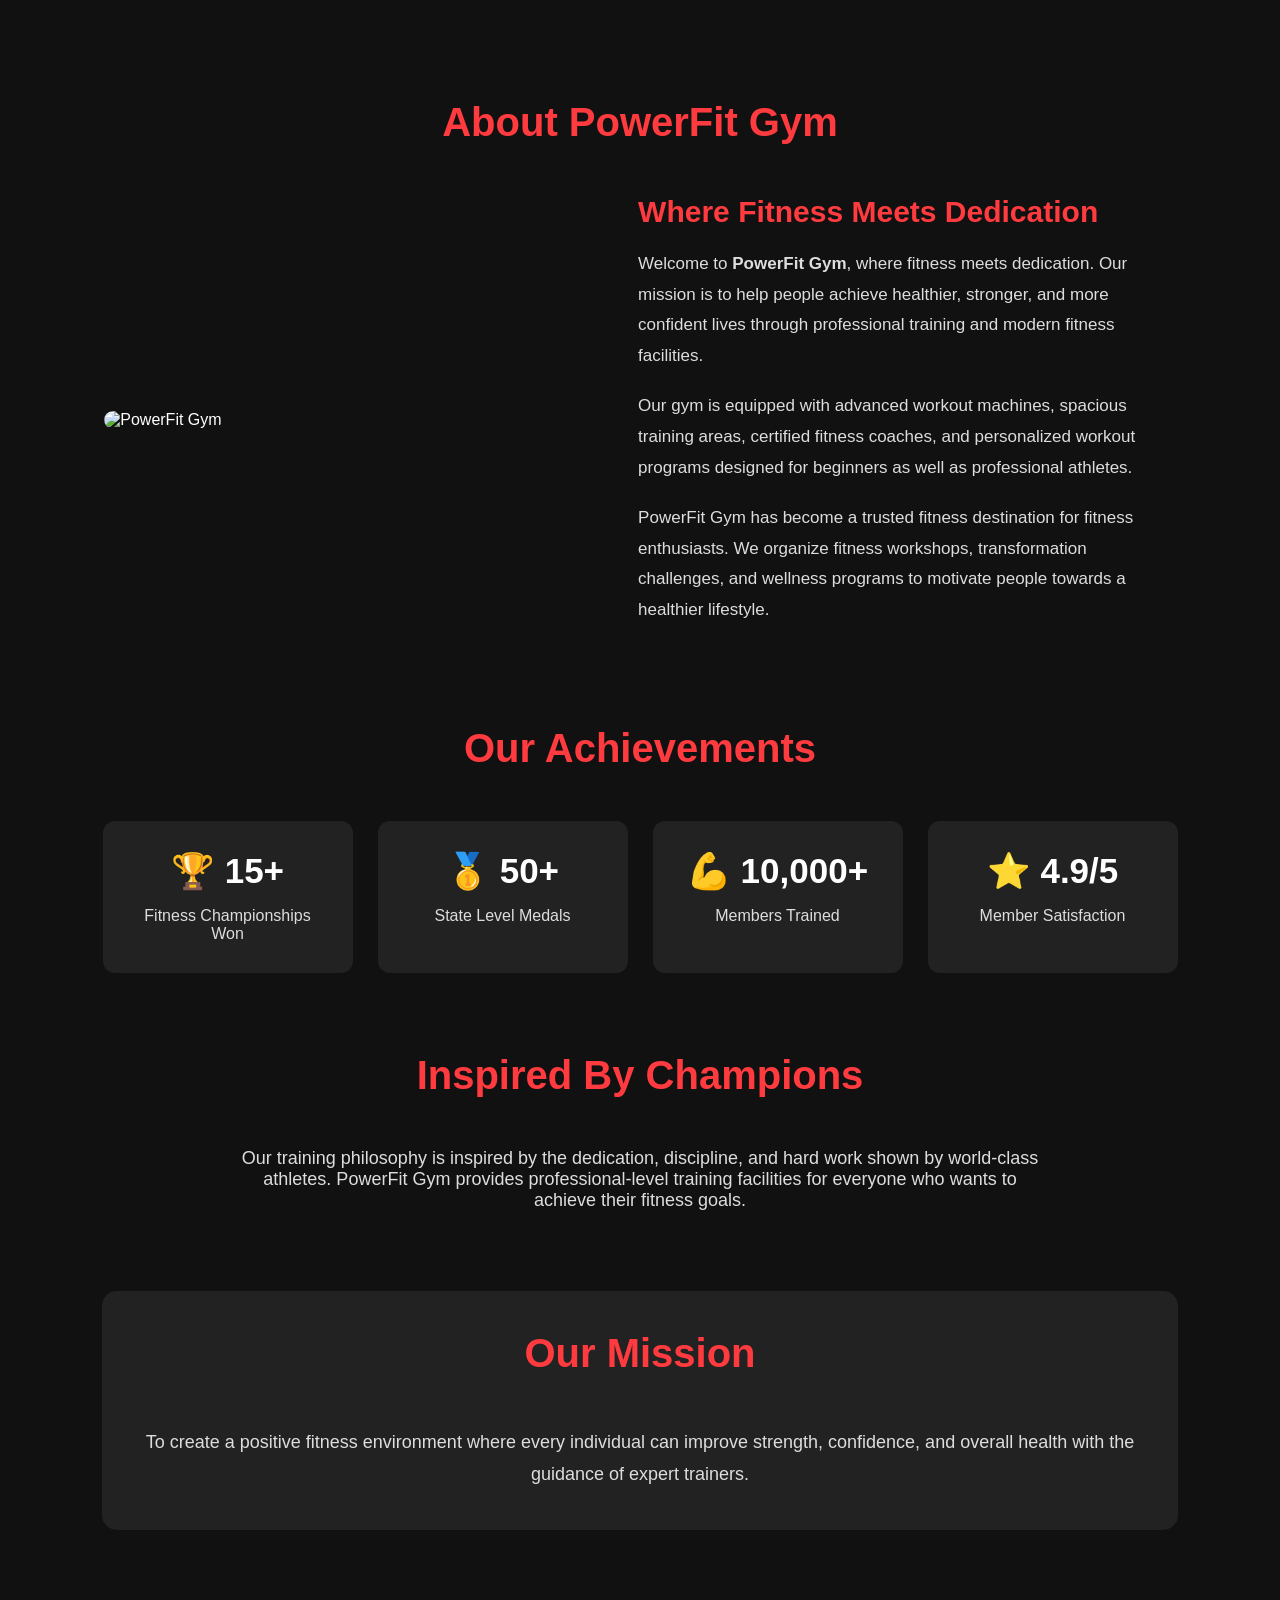
==== about.html @ b1e500b5 "Add files via upload" ====
<!DOCTYPE html>
<html lang="en">
<head>
    <meta charset="UTF-8">
    <meta name="viewport" content="width=device-width, initial-scale=1.0">
    <title>Document</title>
    <link rel="stylesheet" href="about.css">
</head>
<body>
<section class="about-gym">

    <h2>About PowerFit Gym</h2>

    <div class="about-container">

        
<div class="about-image">


            <img src="images/vk.png" alt="PowerFit Gym">

        </div>


        <div class="about-content">

            <h3>Where Fitness Meets Dedication</h3>

            <p>
                Welcome to <b>PowerFit Gym</b>, where fitness meets dedication.
                Our mission is to help people achieve healthier, stronger,
                and more confident lives through professional training and
                modern fitness facilities.
            </p>

            <p>
                Our gym is equipped with advanced workout machines, spacious
                training areas, certified fitness coaches, and personalized
                workout programs designed for beginners as well as professional
                athletes.
            </p>

            <p>
                PowerFit Gym has become a trusted fitness destination for
                fitness enthusiasts. We organize fitness workshops,
                transformation challenges, and wellness programs to motivate
                people towards a healthier lifestyle.
            </p>

        </div>

    </div>



    <div class="achievements">

        <h2>Our Achievements</h2>

        <div class="achievement-container">


            <div class="achievement-box">

                <h3>🏆 15+</h3>

                <p>
                    Fitness Championships Won
                </p>

            </div>



            <div class="achievement-box">

                <h3>🥇 50+</h3>

                <p>
                    State Level Medals
                </p>

            </div>



            <div class="achievement-box">

                <h3>💪 10,000+</h3>

                <p>
                    Members Trained
                </p>

            </div>



            <div class="achievement-box">

                <h3>⭐ 4.9/5</h3>

                <p>
                    Member Satisfaction
                </p>

            </div>


        </div>

    </div>

    <div class="celebrity-section">

        <h2>Inspired By Champions</h2>


        <p>

            Our training philosophy is inspired by the dedication,
            discipline, and hard work shown by world-class athletes.
            PowerFit Gym provides professional-level training facilities
            for everyone who wants to achieve their fitness goals.

        </p>



    </div>

    <div class="mission">

        <h2>Our Mission</h2>

        <p>

            To create a positive fitness environment where every individual
            can improve strength, confidence, and overall health with the
            guidance of expert trainers.

        </p>

    </div>


</section>
</body>
</html>
---- about.css ----
*{
    margin:0;
    padding:0;
    box-sizing:border-box;
    font-family:'Poppins',sans-serif;
}

body{
    background:#111;
    color:white;
}

.about-gym{
    padding:100px 8%;
}


.about-gym h2{
    text-align:center;
    color:#ff3b3f;
    font-size:40px;
    margin-bottom:50px;
}

.about-container{

    display:flex;
    align-items:center;
    justify-content:center;
    gap:50px;

}


.about-image{

    width:45%;

}


.about-image img{

    width:100%;
    height:400px;
    object-fit:cover;
    border-radius:15px;

}

.about-content{

    width:50%;

}

.about-content h3{

    font-size:30px;
    margin-bottom:20px;
    color:#ff3b3f;

}
.about-content p{

    color:#ddd;
    margin-bottom:20px;
    font-size:17px;
    line-height:1.8;

}

.achievements{

    margin-top:80px;

}


.achievement-container{

    display:flex;
    justify-content:center;
    flex-wrap:wrap;
    gap:25px;

}


.achievement-box{

    background:#222;
    width:250px;
    padding:30px;
    text-align:center;
    border-radius:12px;
    transition:.4s;

}


.achievement-box:hover{

    transform:translateY(-10px);
    background:#ff3b3f;

}


.achievement-box h3{

    font-size:35px;
    margin-bottom:15px;

}


.achievement-box p{

    color:#ddd;

}

.celebrity-section{

    margin-top:80px;
    text-align:center;

}


.celebrity-section p{

    max-width:800px;
    margin:auto;
    color:#ddd;
    font-size:18px;

}

.celebrity-images{

    margin-top:40px;
    display:flex;
    justify-content:center;
    gap:30px;
    flex-wrap:wrap;

}


.celebrity-images img{

    width:350px;
    height:250px;
    object-fit:cover;
    border-radius:15px;
    transition:.4s;

}


.celebrity-images img:hover{

    transform:scale(1.05);

}

.mission{

    margin-top:80px;
    background:#222;
    padding:40px;
    border-radius:15px;
    text-align:center;

}


.mission p{

    color:#ddd;
    font-size:18px;
    line-height:1.8;

}

@media(max-width:900px){


    .about-container{

        flex-direction:column;

    }


    .about-image,
    .about-content{

        width:100%;

    }


    .about-image img{

        height:300px;

    }


    .about-gym h2{

        font-size:32px;

    }


}

@media(max-width:500px){


    .achievement-box{

        width:100%;

    }


    .celebrity-images img{

        width:100%;

    }


}
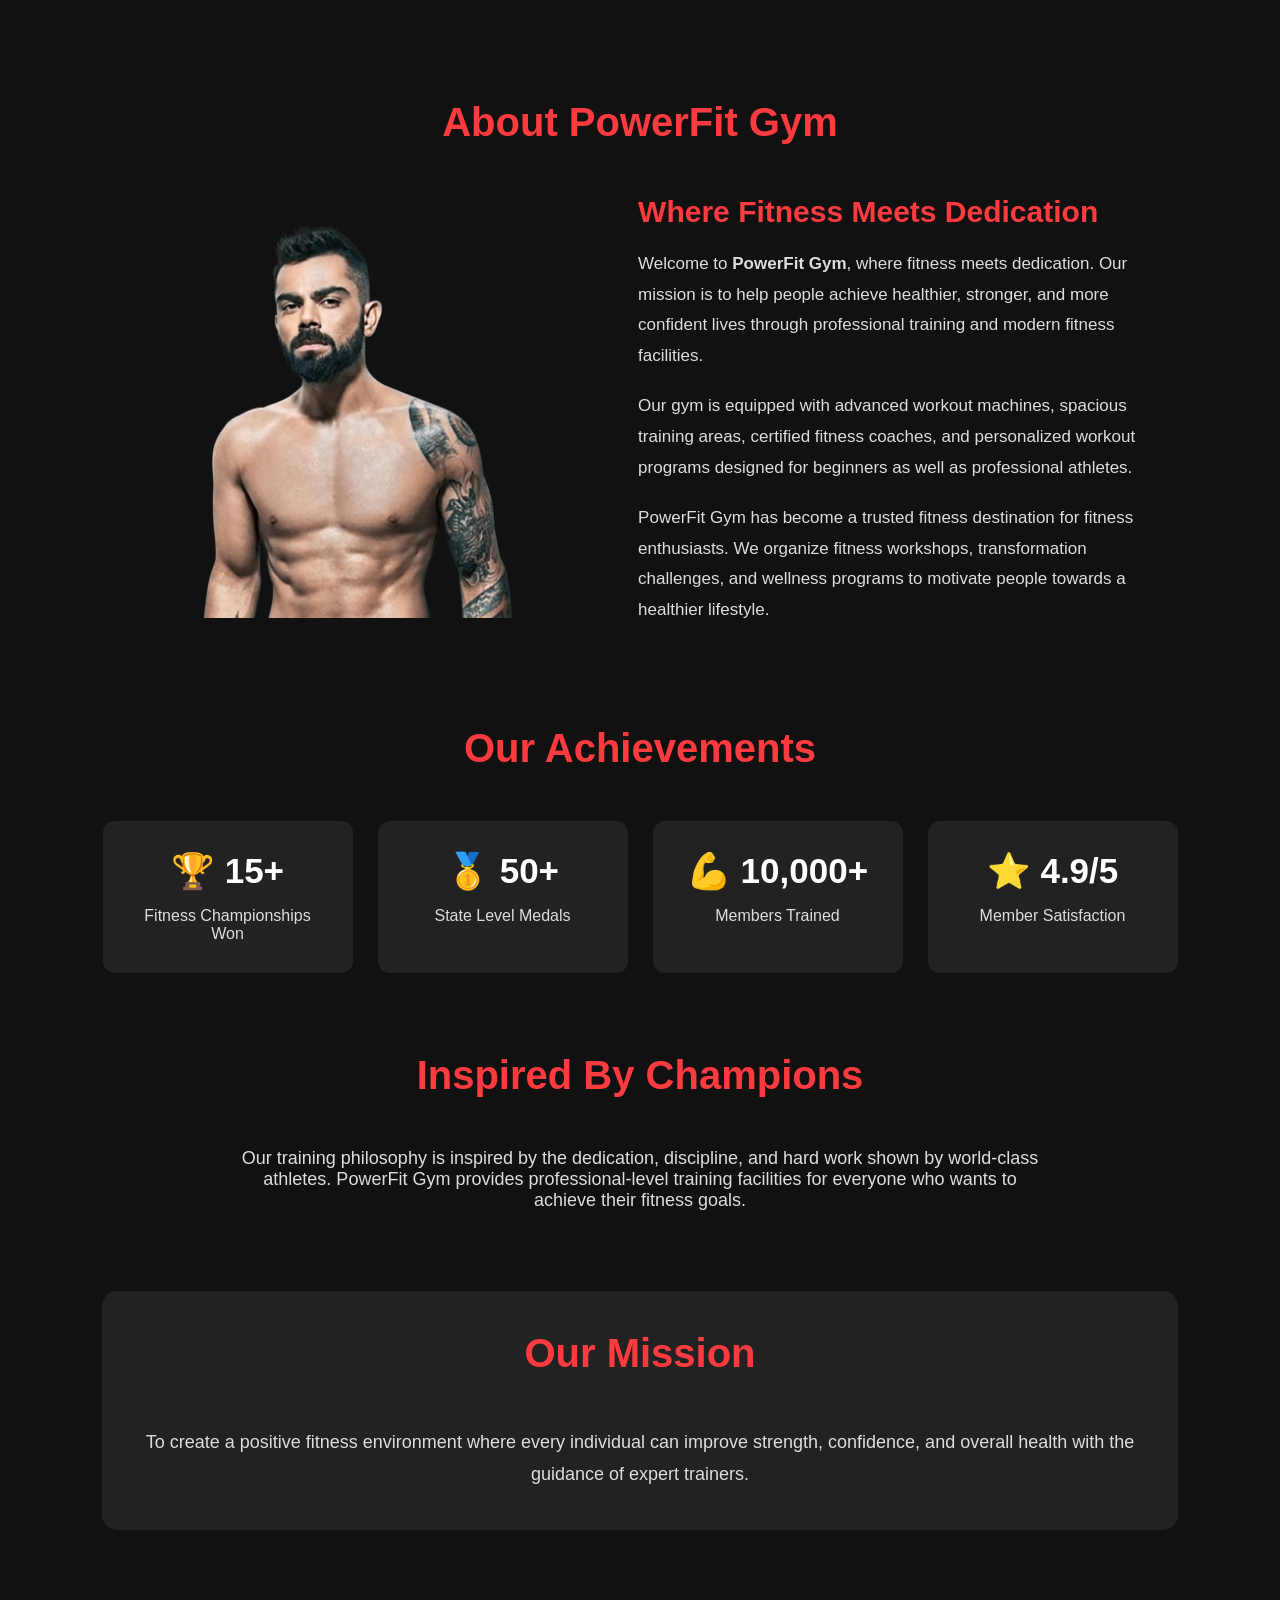
==== commit 8c28c296: "Refactor about.html to improve structure and content" ====
--- a/about.html
+++ b/about.html
@@ -17,7 +17,7 @@
 <div class="about-image">
 
 
-            <img src="images/vk.png" alt="PowerFit Gym">
+            <img src=vk.png alt="PowerFit Gym">
 
         </div>
 
@@ -146,4 +146,4 @@
 
 </section>
 </body>
-</html>+</html>
